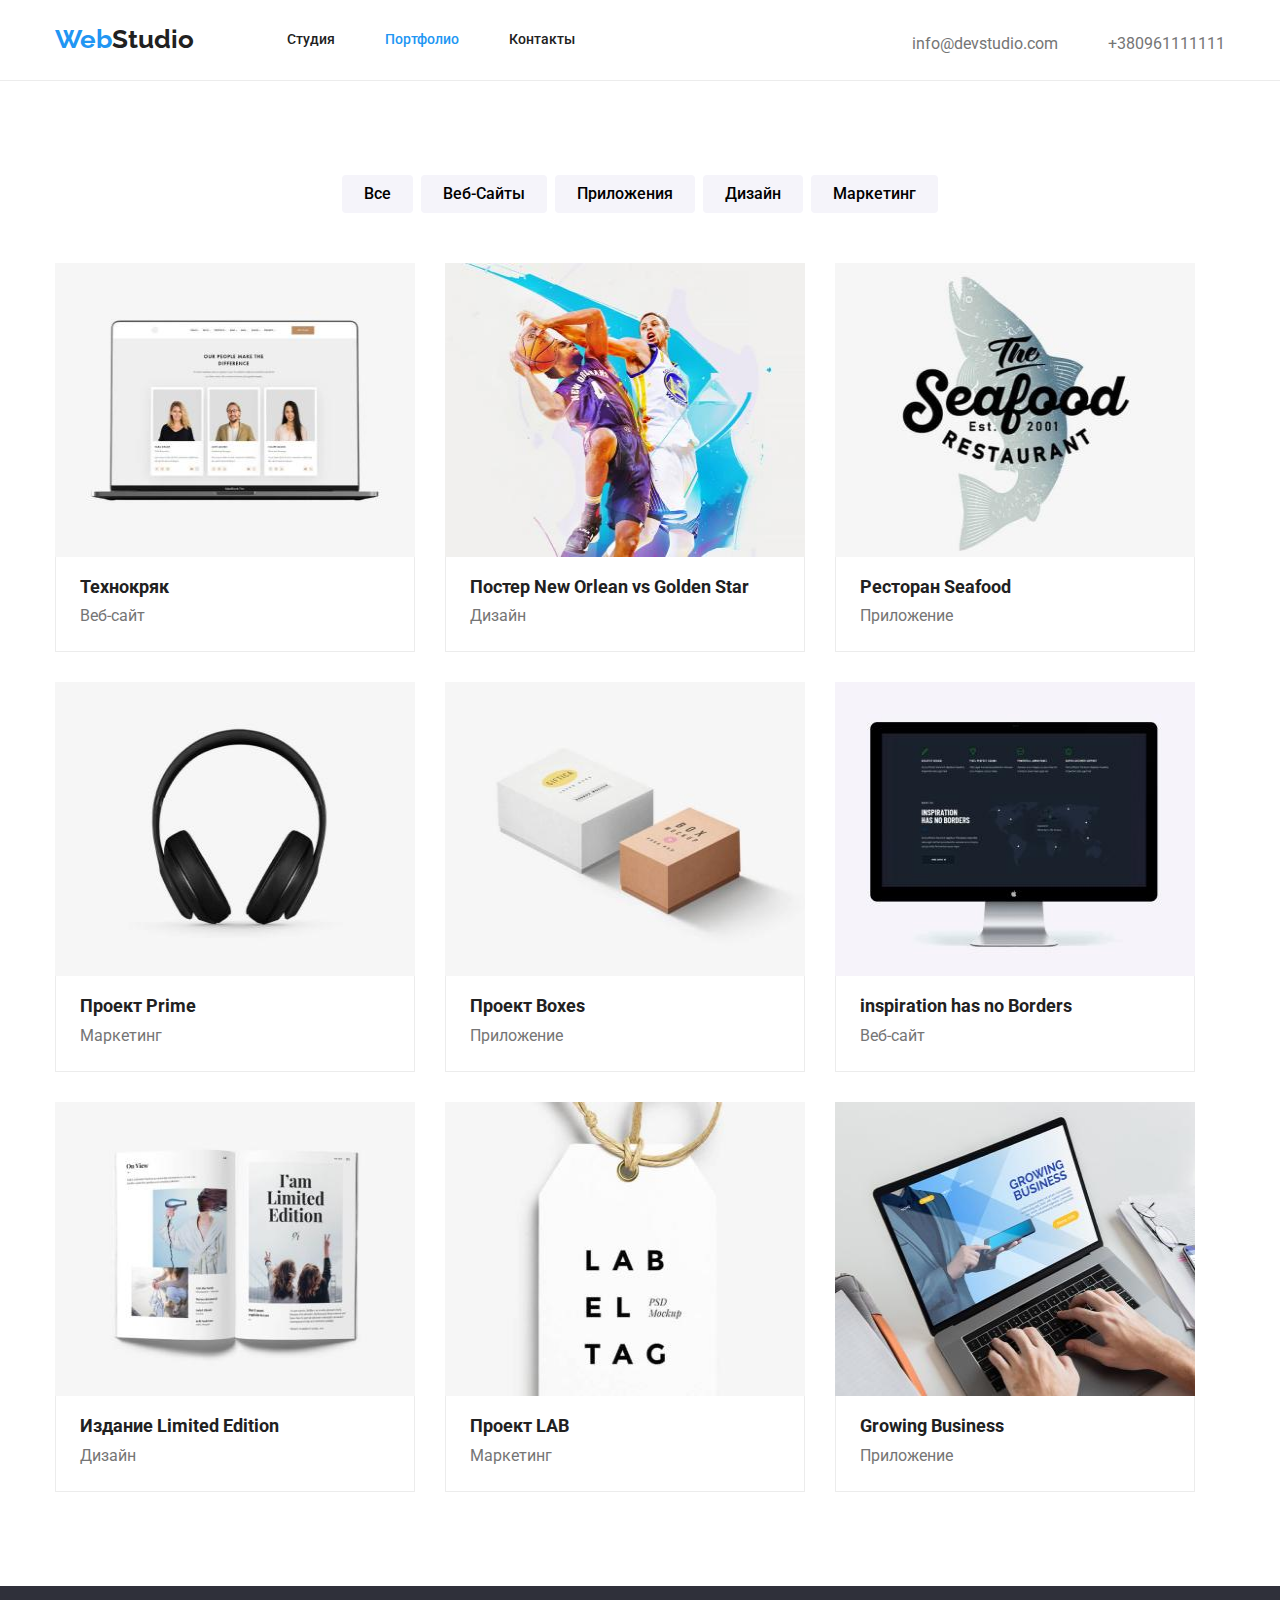
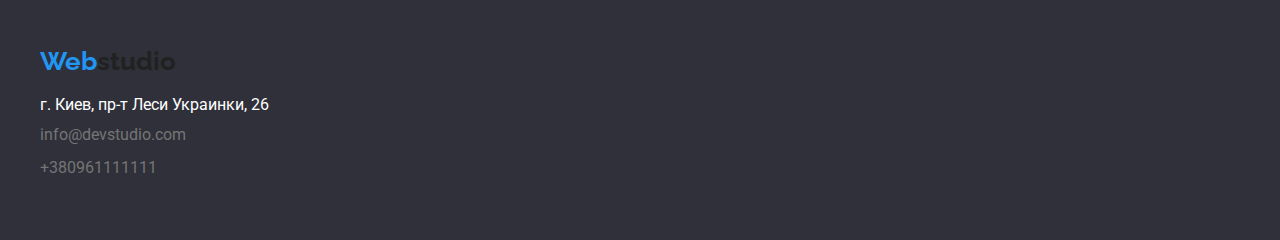
==== portfolio.html @ f305948b "dz_3" ====
<!DOCTYPE html>
<html lang="en">
<head>
    <meta charset="UTF-8">
    <meta name="viewport" content="width=device-width, initial-scale=1.0">
    <link rel="stylesheet" type="text/css" href="./css/modern-normalize.css">
    <link rel="preconnect" href="https://fonts.gstatic.com">
    <link href="https://fonts.googleapis.com/css2?family=Raleway:wght@700&display=swap" rel="stylesheet">
    <link rel="preconnect" href="https://fonts.gstatic.com">
    <link href="https://fonts.googleapis.com/css2?family=Raleway:wght@700&family=Roboto:wght@400;500;700;900&display=swap" rel="stylesheet">
    <link rel="stylesheet" type="text/css" href="./css/style.css">
    <title>Portfolio</title>
</head>
<body>
    <header class="header">
        <div class="container header-block">
            <nav class="header-nav">
                <a class="logo" href="./index.html"><span class="logo-color">web</span>Studio</a>
                <ul class="menu">
                    <li class="menu-item"><a class="menu-link" href="./index.html">студия</a></li>
                    <li class="menu-item"><a class="menu-link current" href="./portfolio.html">портфолио</a></li>
                    <li class="menu-item"><a class="menu-link" href="#contacts">контакты</a></li>
                </ul>
            </nav>
            <ul class="contact">
                <li class="contact-item">
                    <a class="contact-link" href="mailto:info@devstudio.com">info@devstudio.com</a>
                </li>
                <li class="contact-item">
                    <a class="contact-link" href="tel:+380961111111">+380961111111</a>
                </li>
            </ul>
        </div>
    </header>
    <main class="main">
        <section class="section">
            <h2 class="title-none"></h2>
            <div class="container">
                <ul class="filter">
                    <li class="filter-option">
                        <button class="filter-button" type="button">все</button>
                    </li>
                    <li class="filter-option">
                        <button class="filter-button" type="button">веб-сайты</button>
                    </li>
                    <li class="filter-option">
                        <button class="filter-button" type="button">
                            приложения
                        </button>
                    </li>
                    <li class="filter-option">
                        <button class="filter-button" type="button">дизайн</button>
                    </li>
                    <li class="filter-option">
                        <button class="filter-button" type="button">маркетинг</button>
                    </li>
                </ul>
                <ul class="all-portfolio">
                    <li class="portfolio-item">
                        <article class="card">
                            <div class="card-thumb">
                                <img src="./images/Технокряк.jpg" width="370" height="294" alt="сайт технокряк">
                            </div>
                            <div class="card-content">
                                <h4 class="h4 h4-item">Технокряк</h4>
                                <p class="text program-type">Веб-сайт</p>
                            </div>
                            
                        </article>
                    </li>
                    <li class="portfolio-item">
                        <article class="card">
                            <div class="card-thumb">
                                <img src="./images/New_Orlean_vs_Golden_Star.jpg" width="370" height="294" alt="дизайн New_Orlean_vs_Golden_Star">
                            </div>
                            <div class="card-content">
                                <h4 class="h4 h4-item">Постер New Orlean vs Golden Star</h4>
                                <p class="text program-type">Дизайн</p>
                            </div>
                        </article>
                    </li>
                    <li class="portfolio-item">
                        <article class="card">
                            <div class="card-thumb">
                                <img src="./images/Seafood.jpg" width="370" height="294" alt="Ресторан Seafoodк">
                            </div>
                            <div class="card-content">
                                <h4 class="h4 h4-item">Ресторан Seafood</h4>
                                <p class="text program-type">Приложение</p>
                            </div> 
                        </article>
                    </li>
                    <li class="portfolio-item">
                        <article class="card">
                            <div class="card-thumb">
                                <img src="./images/prime.jpg" width="370" height="294" alt="Проект prime">
                            </div>
                            <div class="card-content">
                                <h4 class="h4 h4-item">Проект Prime</h4>
                                <p class="text program-type">Маркетинг</p>
                            </div> 
                        </article>
                    </li>
                    <li class="portfolio-item">
                        <article class="card">
                            <div class="card-thumb">
                                <img src="./images/boxes.jpg" width="370" height="294" alt="Проект Boxes">
                            </div>
                            <div class="card-content">
                                <h4 class="h4 h4-item">Проект Boxes</h4>
                                <p class="text program-type">Приложение</p>
                            </div> 
                        </article>
                    </li>
                    <li class="portfolio-item">
                        <article class="card">
                            <div class="card-thumb">
                                <img src="./images/inspiration_has_no_Borders.jpg" width="370" height="294" alt="сайт inspiration has no Borders">
                            </div>
                            <div class="card-content">
                                <h4 class="h4 h4-item">inspiration has no Borders</h4>
                                <p class="text program-type">Веб-сайт</p>
                            </div> 
                        </article>
                    </li>
                    <li class="portfolio-item">
                        <article class="card">
                            <div class="card-thumb">
                                <img src="./images/Limited_Edition.jpg" width="370" height="294" alt="Издание Limited Edition">
                            </div>
                            <div class="card-content">
                                <h4 class="h4 h4-item">Издание Limited Edition</h4>
                                <p class="text program-type">Дизайн</p>
                            </div> 
                        </article>
                    </li>
                    <li class="portfolio-item">
                        <article class="card">
                            <div class="card-thumb">
                                <img src="./images/lab.jpg" width="370" height="294" alt="Проект LAB">
                            </div>
                            <div class="card-content">
                                <h4 class="h4 h4-item">Проект LAB</h4>
                                <p class="text program-type">Маркетинг</p>
                            </div> 
                        </article>
                    </li>
                    <li class="portfolio-item">
                        <article class="card">
                            <div class="card-thumb">
                                <img src="./images/Growing_business.jpg" width="370" height="294" alt="Приложение Growing business">
                            </div>
                            <div class="card-content">
                                <h4 class="h4 h4-item">Growing Business</h4>
                            <p class="text program-type">Приложение</p>
                            </div> 
                        </article>
                    </li>
                </ul>
            </div> 
        </section>
    </main>
    <footer class="footer">
        <div class="container footer-block">
            <a class="logo" href="index.html"><span class="logo-color">web</span>studio</a>
            <address class="address" id="contacts">
                <p class="address-current">г. Киев, пр-т Леси Украинки, 26</p>
                <ul class="contact contact-footer">
                    <li class="contact-item">
                        <a class="contact-link" href="mailto:info@devstudio.com">info@devstudio.com</a></li>
                    <li class="contact-item">
                        <a class="contact-link" href="tel:+380961111111">+380961111111</a></li>
                </ul>
            </address>
        </div>
    </footer>
</body>
</html>
---- css/style.css ----
:root {
    --color-text:#212121;
    --color-hover:#2196F3;
    --color-silver:#757575;
    --color-white:#ffffff;
}

body {
    font-family: 'Roboto';
    background: #ffffff;
    color: var(--color-text);
    margin: 0;
    padding: 0;
    margin: 0;
}

.container {
    max-width: 1200px;
    margin: 0 auto;
    padding: 0 15px;
}

/*header*/

.header {
    padding: 24px 0 25px 0;
    border-bottom: 1px solid #ECECEC;
}

.header-block {
    display: flex;
    justify-content: space-between;
}

.logo {
    font-family: 'Raleway';
    font-weight: 700;
    font-size: 26px;
    line-height: 30.52px;
    text-transform: capitalize;
    color:var(--color-text);
    text-decoration: none;
    margin-right: 93px;
}

.logo .logo-color {
    color:var(--color-hover);
}

.header-nav {
    display: flex;
    align-items: center;
}

.menu {
    display: flex;
}

.menu .menu-link.current {
    color:var(--color-hover);
}

.menu-link {
    font-weight: 500;
    font-size: 14px;
    text-transform: capitalize;
    color: var(--color-text);
    text-decoration: none;
}

.menu-link:hover,
.menu-link:focus {
    color:var(--color-hover);
}

.menu-item:nth-child(2) {
    padding: 0 50px;
}

.contact {
    display: flex;
    align-items: center;
    padding: 0;
}

.contact-link {
    color:var(--color-silver); 
}

.contact-item:nth-child(1){
    margin-right: 50px;
}

.contact-link:hover {
    color:var(--color-hover);
}

/*main*/

.section {
    padding: 94px 0;
}

.slider {
    background: #2F303A;
    text-align: center;
}

.order-service {
    background: #2196F3;
    color: #ffffff;
    margin-bottom: 106px;
    font-weight: 700;
    font-size: 16px;
    line-height: 30px;
    padding: 10px 32px;
    border-radius: 4px;
    border: none;
    cursor: pointer;
}

.h1 {
    font-weight: 900;
    text-transform: uppercase;
    color:var(--color-white);
    font-size: 44px;
    padding: 106px 0 30px 0;
    line-height: 60px;
}

.h2 {
    font-weight: 700;
    font-size: 36px;
    color:var(--color-text);
    text-align: center;
    margin: 0;
    padding-bottom: 50px;
}

.h3 {
    font-size: 14px;
    font-weight: 700;
    color:var(--color-text);
    text-transform: uppercase; 
}

.h4 {
    font-weight: 700;
    color:var(--color-text);
    font-size: 18px;
}

.warranty {
    display: flex;
    justify-content: space-between;
}

.waranty-advantage {
    max-width: 270px;
    letter-spacing: 0.04em;
    margin: 0;
}

.main-team {
    background:#F5F4FA;
}

.services {
    padding: 0 0 94px 0;
}

.services-img {
    display: flex;
    justify-content: space-between;
}

.our-team {
    background:#F5F4FA;
}
.team-block {
    display: flex;
    justify-content: space-between;
}

.specialist {
    background:#ffffff;
    text-align: center;
    box-shadow: 0px 1px 3px rgba(0, 0, 0, 0.12), 0px 1px 1px rgba(0, 0, 0, 0.14), 0px 2px 1px rgba(0, 0, 0, 0.2);
    border-radius: 0px 0px 4px 4px;
}

.team {
    text-transform: capitalize;
    padding: 30px 0 0 0;
}

.text {
    font-size:14px;
    Line-height:24px;
    letter-spacing:3%; 
    padding: 10px 0 10px 0;
    margin: 0;
    color:var(--color-silver);
}

/*portfolio*/

.filter {
    display: flex;
    justify-content: center;
    padding-bottom: 20px;
}

.filter-option {
    margin: 0 4px;
}

.filter-button {
    font-weight: 500;
    font-size: 16px;
    padding: 6px 22px;
    line-height: 26px;
    letter-spacing: 3%;
    background-color: #F5F4FA;
    border-radius: 4px;
    border: none;
    text-transform: capitalize;
    cursor: pointer;
}

.filter-button:hover {
    background: #2196F3;
    color: #ffffff;
}

.all-portfolio {
    display: flex;
    flex-wrap: wrap;
}

.all-portfolio .portfolio-item {
    margin-top: 30px;
    flex-basis: calc(100% / 3 - 30px);
}

.portfolio-item:nth-child(2),
.portfolio-item:nth-child(3),
.portfolio-item:nth-child(5),
.portfolio-item:nth-child(6),
.portfolio-item:nth-child(8),
.portfolio-item:nth-child(9) {
    margin-left: 30px;
}

.card-thumb img{
    max-width: 100%;
}

.program-type {
    font-size: 16px;
    margin-top: 4px;
    padding: 0;
    line-height: 30px;
}

.card-content {
    border: solid #ECECEC;
    border-width: 0 1px 1px 1px;
    padding:20px 24px;    
}

.h40item {
    line-height: 36px;
}

/*footer*/

.footer {
    background:#2F303A;
    font-style: normal;
}

.footer-block {
    padding:60px 0;
}

.address {
    font-style: normal;
    padding-top: 20px;
}

.address-current {
    margin: 0;
    color:var(--color-white);
}

.contact-footer {
    display: block;
    line-height: 24px;
}

.contact-item {
    padding-top:9px;
}
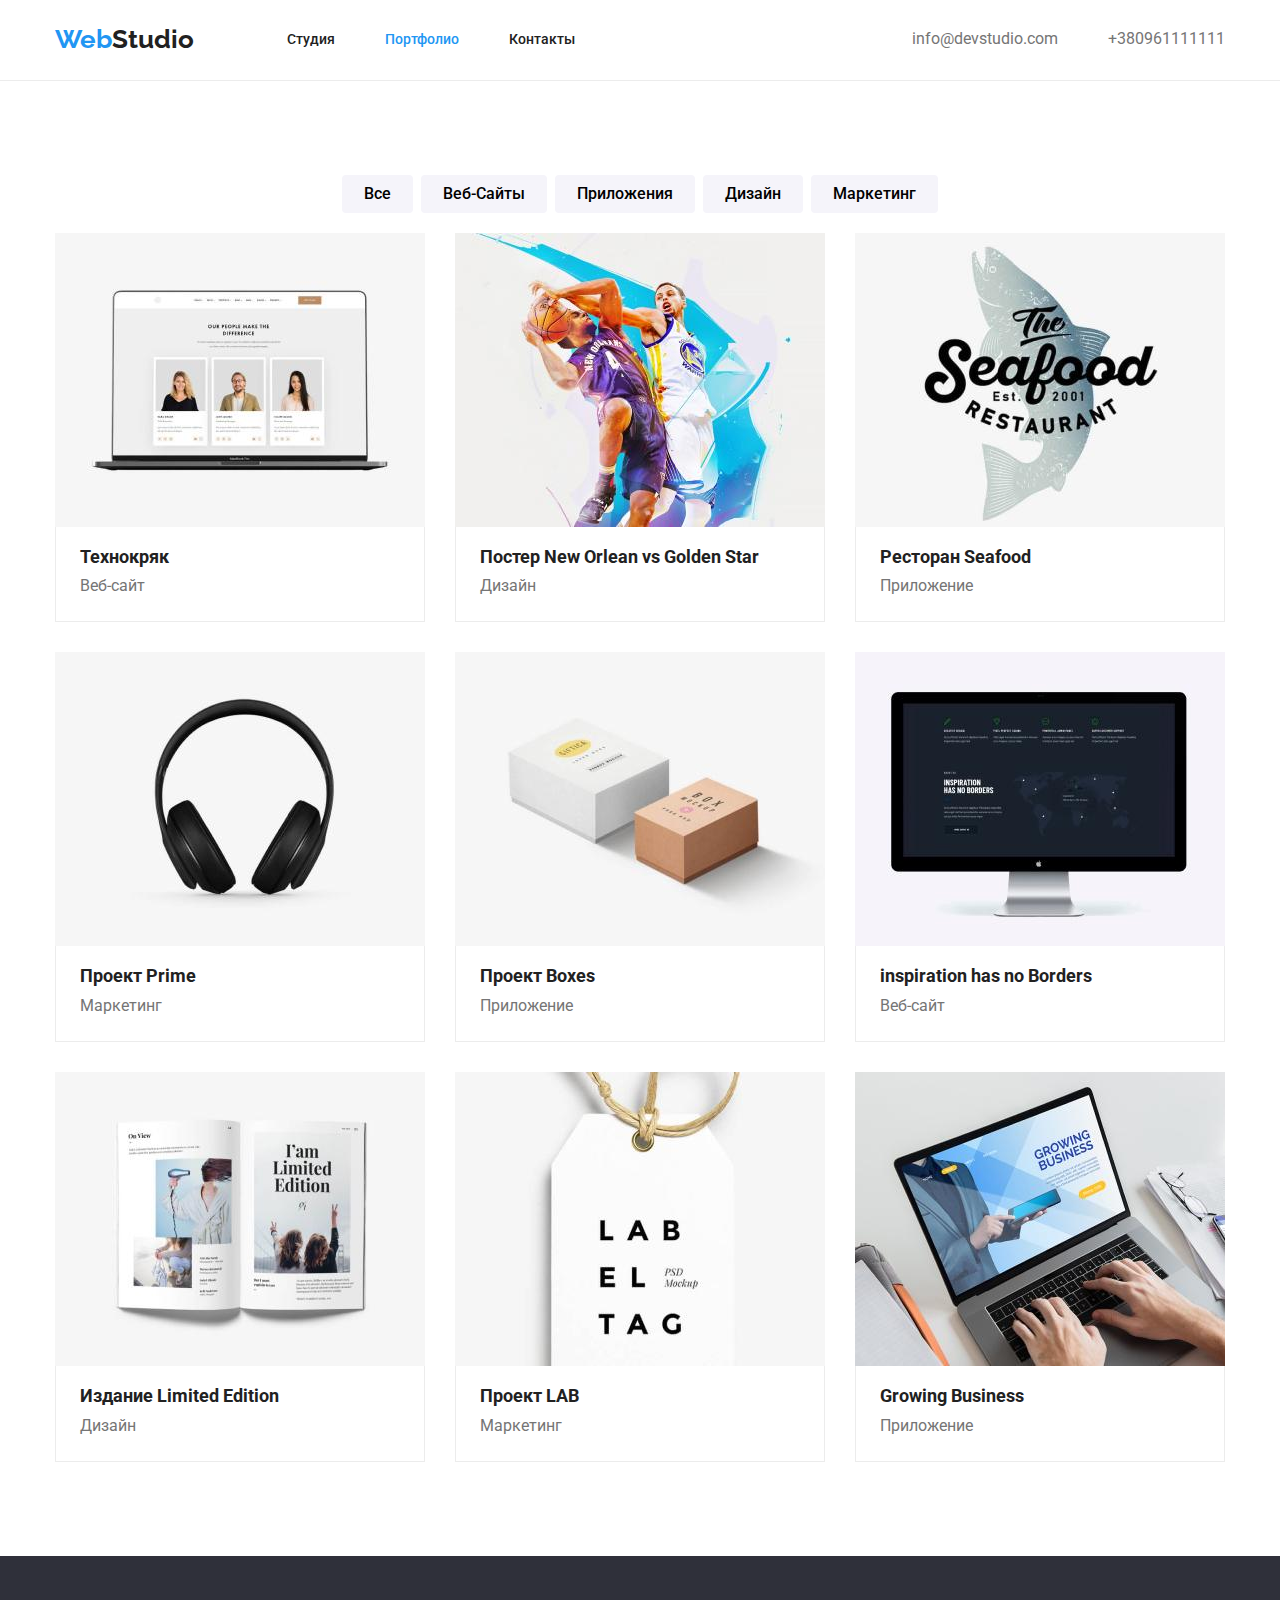
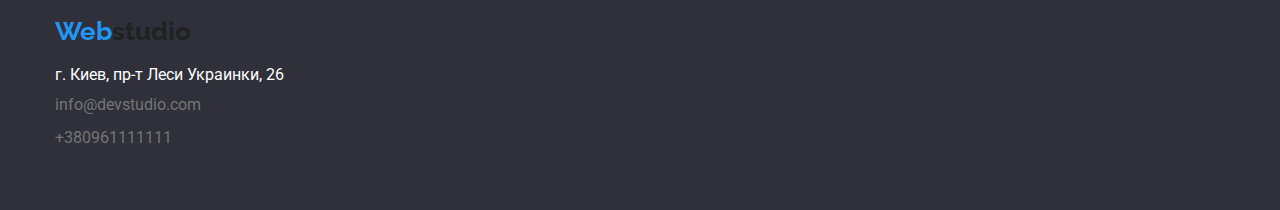
==== commit aee114cf: "dz_3.2" ====
--- a/portfolio.html
+++ b/portfolio.html
@@ -34,8 +34,8 @@
     </header>
     <main class="main">
         <section class="section">
-            <h2 class="title-none"></h2>
             <div class="container">
+                <h2 class="title-none"></h2>
                 <ul class="filter">
                     <li class="filter-option">
                         <button class="filter-button" type="button">все</button>
@@ -166,10 +166,12 @@
             <address class="address" id="contacts">
                 <p class="address-current">г. Киев, пр-т Леси Украинки, 26</p>
                 <ul class="contact contact-footer">
-                    <li class="contact-item">
-                        <a class="contact-link" href="mailto:info@devstudio.com">info@devstudio.com</a></li>
-                    <li class="contact-item">
-                        <a class="contact-link" href="tel:+380961111111">+380961111111</a></li>
+                    <li class="contact-item footer-item">
+                        <a class="contact-link" href="mailto:info@devstudio.com">info@devstudio.com</a>
+                    </li>
+                    <li class="contact-item footer-item">
+                        <a class="contact-link" href="tel:+380961111111">+380961111111</a>
+                    </li>
                 </ul>
             </address>
         </div>
--- a/css/style.css
+++ b/css/style.css
@@ -73,8 +73,12 @@
     color:var(--color-hover);
 }
 
-.menu-item:nth-child(2) {
-    padding: 0 50px;
+.menu-item {
+    margin-right: 50px;
+}
+
+.menu-item:nth-child(3) {
+    margin-right: 0;
 }
 
 .contact {
@@ -104,12 +108,12 @@
 .slider {
     background: #2F303A;
     text-align: center;
+    padding: 200px 0;
 }
 
 .order-service {
     background: #2196F3;
     color: #ffffff;
-    margin-bottom: 106px;
     font-weight: 700;
     font-size: 16px;
     line-height: 30px;
@@ -124,7 +128,7 @@
     text-transform: uppercase;
     color:var(--color-white);
     font-size: 44px;
-    padding: 106px 0 30px 0;
+    margin-bottom: 30px;
     line-height: 60px;
 }
 
@@ -133,15 +137,15 @@
     font-size: 36px;
     color:var(--color-text);
     text-align: center;
-    margin: 0;
-    padding-bottom: 50px;
+    margin-bottom: 50px;
 }
 
 .h3 {
+    margin-bottom: 10px;
     font-size: 14px;
     font-weight: 700;
     color:var(--color-text);
-    text-transform: uppercase; 
+    text-transform: uppercase;
 }
 
 .h4 {
@@ -166,7 +170,7 @@
 }
 
 .services {
-    padding: 0 0 94px 0;
+    padding-top:0;
 }
 
 .services-img {
@@ -189,16 +193,17 @@
     border-radius: 0px 0px 4px 4px;
 }
 
+.specialist-block {
+    padding: 30px 0;
+}
+
 .team {
     text-transform: capitalize;
-    padding: 30px 0 0 0;
 }
 
 .text {
     font-size:14px;
     Line-height:24px;
-    letter-spacing:3%; 
-    padding: 10px 0 10px 0;
     margin: 0;
     color:var(--color-silver);
 }
@@ -208,11 +213,16 @@
 .filter {
     display: flex;
     justify-content: center;
-    padding-bottom: 20px;
+    margin-bottom: 20px;
+
 }
 
 .filter-option {
-    margin: 0 4px;
+    margin-right:8px;
+}
+
+.filter-option:nth-child(5) {
+    margin: 0;
 }
 
 .filter-button {
@@ -236,20 +246,15 @@
 .all-portfolio {
     display: flex;
     flex-wrap: wrap;
+    margin:-30px 0 0 -30px;
 }
 
 .all-portfolio .portfolio-item {
-    margin-top: 30px;
     flex-basis: calc(100% / 3 - 30px);
 }
 
-.portfolio-item:nth-child(2),
-.portfolio-item:nth-child(3),
-.portfolio-item:nth-child(5),
-.portfolio-item:nth-child(6),
-.portfolio-item:nth-child(8),
-.portfolio-item:nth-child(9) {
-    margin-left: 30px;
+.portfolio-item {
+    margin: 30px 0 0 30px;
 }
 
 .card-thumb img{
@@ -277,16 +282,16 @@
 
 .footer {
     background:#2F303A;
-    font-style: normal;
-}
-
-.footer-block {
-    padding:60px 0;
+    padding: 60px 0;
+}
+
+.logo-footer {
+    margin: 0;
 }
 
 .address {
     font-style: normal;
-    padding-top: 20px;
+    margin-top: 20px;
 }
 
 .address-current {
@@ -299,6 +304,6 @@
     line-height: 24px;
 }
 
-.contact-item {
-    padding-top:9px;
-}
+.footer-item {
+    margin-top: 9px;
+}
